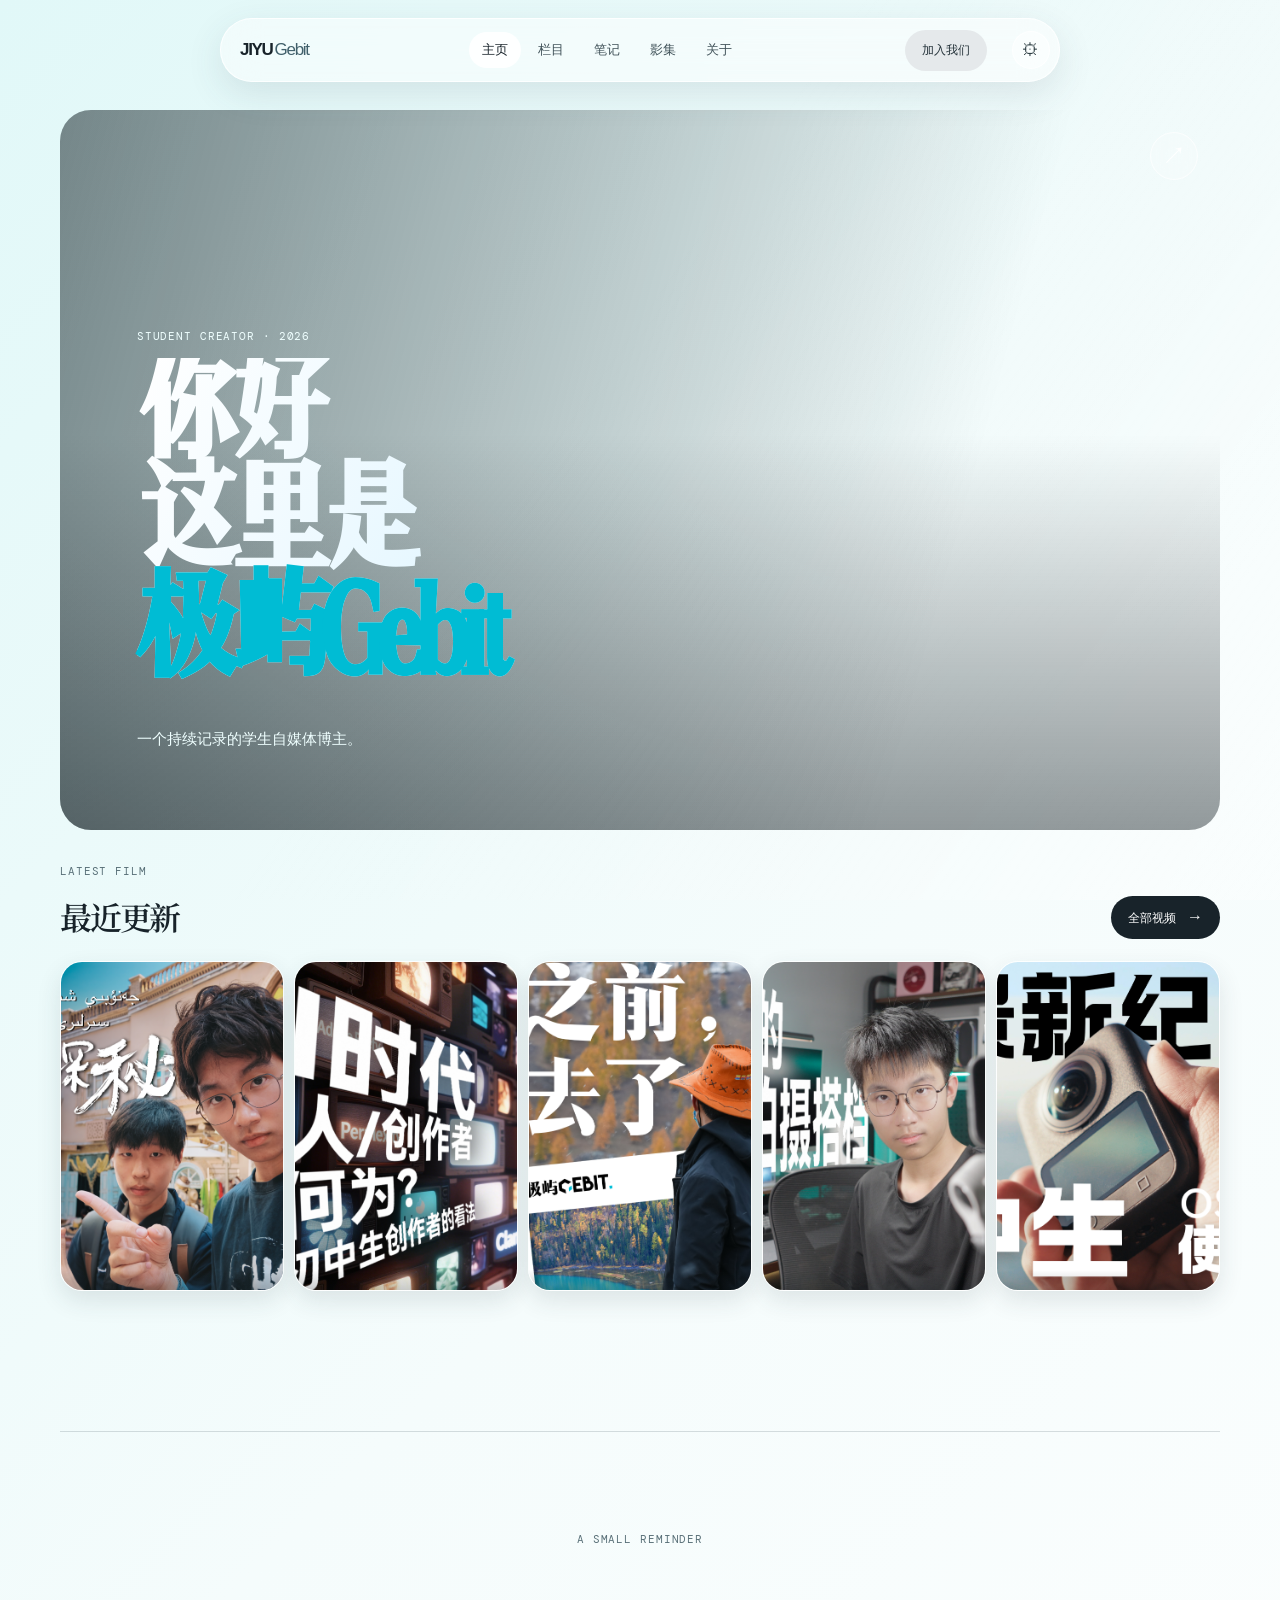
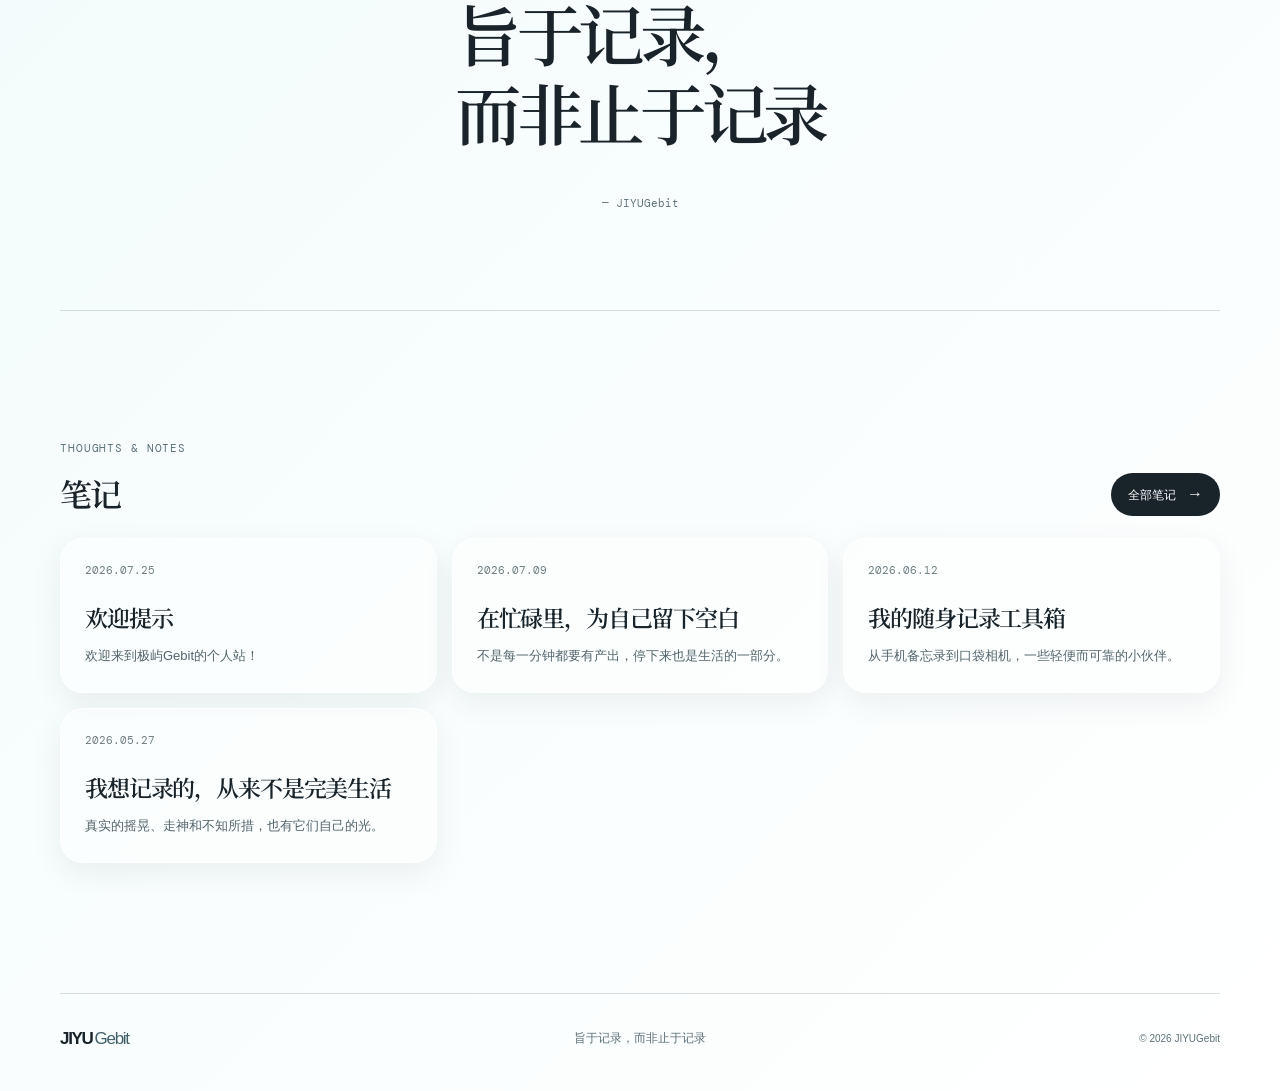
==== index.html @ cc9c372c "yes" ====
<!doctype html><html lang="zh-CN"><head><meta charset="utf-8"><meta name="viewport" content="width=device-width,initial-scale=1"><title>JIYUGebit · 极屿</title><meta name="description" content="极屿 Gebit 的个人学生自媒体主页"><link rel="stylesheet" href="style.css"></head><body><div class="ambient"></div><header class="nav"><a class="logo" href="index.html">JIYU<span>Gebit</span></a><nav><a class="active" href="index.html">主页</a><a href="videos.html">栏目</a><a href="notes.html">笔记</a><a href="about.html">关于</a></nav><a class="join" href="mailto:hello@jiyugebit.com">加入我们 ↗</a><button class="menu" aria-label="打开导航">☰</button></header><main><section class="intro wrap intro-film"><video class="intro-film-video" autoplay muted loop playsinline><source src="media/imjiyu.mp4" type="video/mp4"></video><div class="intro-film-shade"></div><div class="intro-content"><p class="eyebrow">STUDENT CREATOR · 2026</p><h1>你好<br>这里是<br><em>极屿Gebit</em></h1><p class="intro-text">Hi!这里是极屿Gebit，一个无限进步的高中生。</p></div></section><section class="watch wrap"><div class="section-title"><div><p class="eyebrow">LATEST FILM</p><h2>最近更新</h2></div><a class="pill" href="videos.html">全部视频 <b>↗</b></a></div><div class="main-video glass"><video controls poster="media/cover-01.svg"><source src="media/imjiyu.mp4" type="video/mp4"></video><span class="video-tag">PLAYING NOW</span></div><div id="video-deck" class="video-deck" aria-label="视频卡片"></div></section><section class="quote wrap"><p class="eyebrow">A SMALL REMINDER</p><h2>旨于记录，<br>而非止于记录</h2><span>— JIYUGebit</span></section><section class="journal wrap"><div class="section-title"><div><p class="eyebrow">THOUGHTS & NOTES</p><h2>笔记</h2></div><a class="pill" href="notes.html">全部笔记 <b>↗</b></a></div><div id="note-list" class="notes-grid"></div></section></main><footer class="wrap"><a class="logo" href="#top">JIYU<span>Gebit</span></a><p>旨于记录，而非止于记录</p><small>© 2026 JIYUGebit</small></footer><dialog id="video-modal"><button class="close" aria-label="关闭">×</button><img id="modal-cover" alt="视频封面"><div class="modal-info"><p id="modal-date" class="eyebrow"></p><h2 id="modal-title"></h2><p id="modal-desc"></p><div class="platforms"><a id="link-bili" target="_blank">哔哩哔哩</a><a id="link-douyin" target="_blank">抖音</a><a id="link-xhs" target="_blank">小红书</a></div></div></dialog><script src="app.js?v=20260725-restore"></script></body></html>
---- style.css ----
@import url('https://fonts.googleapis.com/css2?family=DM+Mono&family=Noto+Serif+SC:wght@500;600;700&family=Plus+Jakarta+Sans:wght@400;500;600;700&display=swap');:root{--ink:#18232a;--paper:#e8edf0;--glass:rgba(255,255,255,.43);--line:rgba(28,51,61,.16);--blue:#1d62db;--lime:#d7fa75}*{box-sizing:border-box}html{scroll-behavior:smooth}body{margin:0;background:radial-gradient(circle at 8% 5%,#c9edf1 0,transparent 28%),radial-gradient(circle at 97% 18%,#e8d8fd 0,transparent 24%),var(--paper);color:var(--ink);font-family:'Plus Jakarta Sans','Noto Sans SC',sans-serif}.ambient{position:fixed;inset:0;z-index:-1;background:linear-gradient(125deg,transparent 45%,rgba(255,255,255,.38));pointer-events:none}.wrap{width:min(1160px,calc(100% - 52px));margin:auto}.nav{position:sticky;top:18px;z-index:10;width:min(840px,calc(100% - 38px));height:64px;margin:18px auto 0;padding:0 9px 0 19px;display:flex;align-items:center;gap:25px;border:1px solid rgba(255,255,255,.8);border-radius:999px;background:rgba(255,255,255,.48);box-shadow:0 12px 36px rgba(55,70,89,.12);backdrop-filter:blur(18px);transition:width .35s,transform .35s}.logo{font-weight:700;color:var(--ink);text-decoration:none;letter-spacing:-1.3px;font-size:17px;white-space:nowrap}.logo span{font-weight:400;color:#41606b;margin-left:2px}.nav nav{display:flex;gap:4px;margin:auto}.nav nav a{padding:9px 13px;border-radius:999px;text-decoration:none;color:#405259;font-size:13px}.nav nav a:hover,.nav nav a.active{background:rgba(255,255,255,.9);color:var(--ink)}.join,.pill{border:0;border-radius:999px;background:var(--ink);color:white;text-decoration:none;padding:12px 17px;font-size:12px;white-space:nowrap}.join{background:var(--blue)}.menu{display:none;border:0;background:none;font-size:18px}.intro{padding:133px 0 80px}.eyebrow{font:11px 'DM Mono',monospace;letter-spacing:.08em;color:#597078;margin:0 0 15px}.intro h1,.page h1{font:600 clamp(58px,9vw,132px)/.95 'Noto Serif SC',serif;letter-spacing:-.08em;margin:0}.intro h1 em{color:var(--blue);font-style:normal}.intro-text{max-width:390px;margin:38px 0 0;font-size:15px;line-height:1.9;color:#405259}.section-title{display:flex;justify-content:space-between;align-items:end;margin-bottom:22px}.section-title h2{font:600 32px 'Noto Serif SC',serif;letter-spacing:-.07em;margin:0}.pill b{font-size:16px;margin-left:8px}.glass{background:var(--glass);border:1px solid rgba(255,255,255,.83);box-shadow:0 16px 40px rgba(45,63,78,.12);backdrop-filter:blur(20px)}.main-video{height:min(60vw,600px);border-radius:29px;overflow:hidden;position:relative}.main-video video{width:100%;height:100%;object-fit:cover;background:#263840}.video-tag{position:absolute;left:22px;top:20px;padding:8px 11px;border-radius:20px;background:rgba(255,255,255,.75);font:10px 'DM Mono';backdrop-filter:blur(8px)}.video-deck{display:flex;gap:10px;margin:18px 0 140px;height:170px}.video-card{position:relative;flex:1;overflow:hidden;border-radius:22px;cursor:pointer;transition:flex .45s cubic-bezier(.2,.8,.2,1),transform .25s;min-width:0;border:1px solid rgba(255,255,255,.8);box-shadow:0 10px 25px rgba(38,59,69,.12)}.video-card:hover,.video-card:focus{flex:2.7;transform:translateY(-4px)}.video-card img{width:100%;height:100%;object-fit:cover}.card-detail{position:absolute;inset:auto 0 0;padding:25px 17px 15px;background:linear-gradient(transparent,rgba(9,19,24,.8));color:#fff;transform:translateY(56px);transition:transform .35s}.video-card:hover .card-detail{transform:none}.card-detail h3{font-size:14px;margin:0 0 5px;white-space:nowrap}.card-detail p{font:10px 'DM Mono';margin:0;color:#e2eeee}.quote{padding:100px 0;border-top:1px solid var(--line);border-bottom:1px solid var(--line);text-align:center}.quote h2{font:600 clamp(35px,5.2vw,72px)/1.18 'Noto Serif SC',serif;letter-spacing:-.08em;margin:32px 0 23px}.quote span{font:11px 'DM Mono';color:#60747d}.journal{padding:130px 0}.notes-grid{display:grid;grid-template-columns:repeat(3,1fr);gap:15px}.note-card{min-height:255px;padding:24px;border:1px solid rgba(255,255,255,.85);border-radius:23px;background:var(--glass);box-shadow:0 10px 30px rgba(45,63,78,.08);text-decoration:none;color:var(--ink);display:flex;flex-direction:column;transition:transform .2s}.note-card:hover{transform:translateY(-6px)}.note-card time{font:11px 'DM Mono';color:#6d7d80}.note-card h3{font:600 23px/1.35 'Noto Serif SC';letter-spacing:-.05em;margin:25px 0 12px}.note-card p{font-size:13px;line-height:1.75;color:#52646a;margin:0}.note-card b{font:12px 'DM Mono';margin-top:auto;color:var(--blue)}footer{border-top:1px solid var(--line);padding:35px 0 42px;display:grid;grid-template-columns:1fr 1fr 1fr;align-items:center;font-size:12px;color:#5c7077}footer p{text-align:center;margin:0}footer small{text-align:right}.page{padding:115px 0 130px}.page h1{font-size:clamp(54px,8vw,108px)}.page-lead{font-size:16px;color:#5b6c73;margin:26px 0 65px}.all-videos{display:grid;grid-template-columns:repeat(2,1fr);gap:20px}.all-videos .video-card{height:310px}.all-videos .video-card .card-detail{transform:none}.all-videos .video-card:hover{flex:initial}.about-page{min-height:75vh}.about-copy{max-width:790px;border-radius:28px;padding:45px;margin-top:55px;font:500 25px/1.8 'Noto Serif SC';letter-spacing:-.04em}.about-copy p{margin:0 0 26px}.about-links{display:flex;gap:10px;flex-wrap:wrap;margin-top:33px}.about-links a,.platforms a{border:1px solid var(--line);border-radius:99px;padding:10px 14px;text-decoration:none;color:var(--ink);font:12px 'DM Mono';background:rgba(255,255,255,.5)}dialog{width:min(720px,calc(100% - 30px));padding:0;border:0;border-radius:28px;background:white;box-shadow:0 30px 90px rgba(15,27,36,.35);overflow:hidden}dialog::backdrop{background:rgba(25,42,52,.25);backdrop-filter:blur(14px)}dialog img{width:100%;height:360px;display:block;object-fit:cover}.modal-info{padding:23px 31px 31px}.modal-info h2{font:600 29px/1.3 'Noto Serif SC';letter-spacing:-.06em;margin:7px 0}.modal-info>p:not(.eyebrow){font-size:14px;line-height:1.7;color:#53656d}.platforms{display:flex;gap:8px;margin-top:20px}.platforms a{background:var(--ink);color:#fff;border:0}.close{position:absolute;right:16px;top:16px;z-index:1;width:35px;height:35px;border-radius:50%;border:0;background:rgba(255,255,255,.88);font-size:25px;line-height:1;cursor:pointer}@media(max-width:700px){.wrap{width:calc(100% - 32px)}.nav{top:8px;width:calc(100% - 24px);margin-top:8px;height:58px;padding-left:15px;gap:12px}.nav nav{display:none}.menu{display:block;margin-left:auto}.join{font-size:11px;padding:10px 12px}.intro{padding:100px 0 64px}.video-deck{height:135px;margin-bottom:80px}.video-card{border-radius:17px}.video-card:hover{flex:2.2}.quote{padding:75px 0}.journal{padding:85px 0}.notes-grid,.all-videos{grid-template-columns:1fr}.all-videos .video-card{height:240px}.section-title h2{font-size:27px}.about-copy{padding:25px;font-size:18px;margin-top:35px}footer{grid-template-columns:1fr;gap:15px}footer p,footer small{text-align:left}dialog img{height:230px}.modal-info{padding:20px}.platforms{flex-wrap:wrap}}
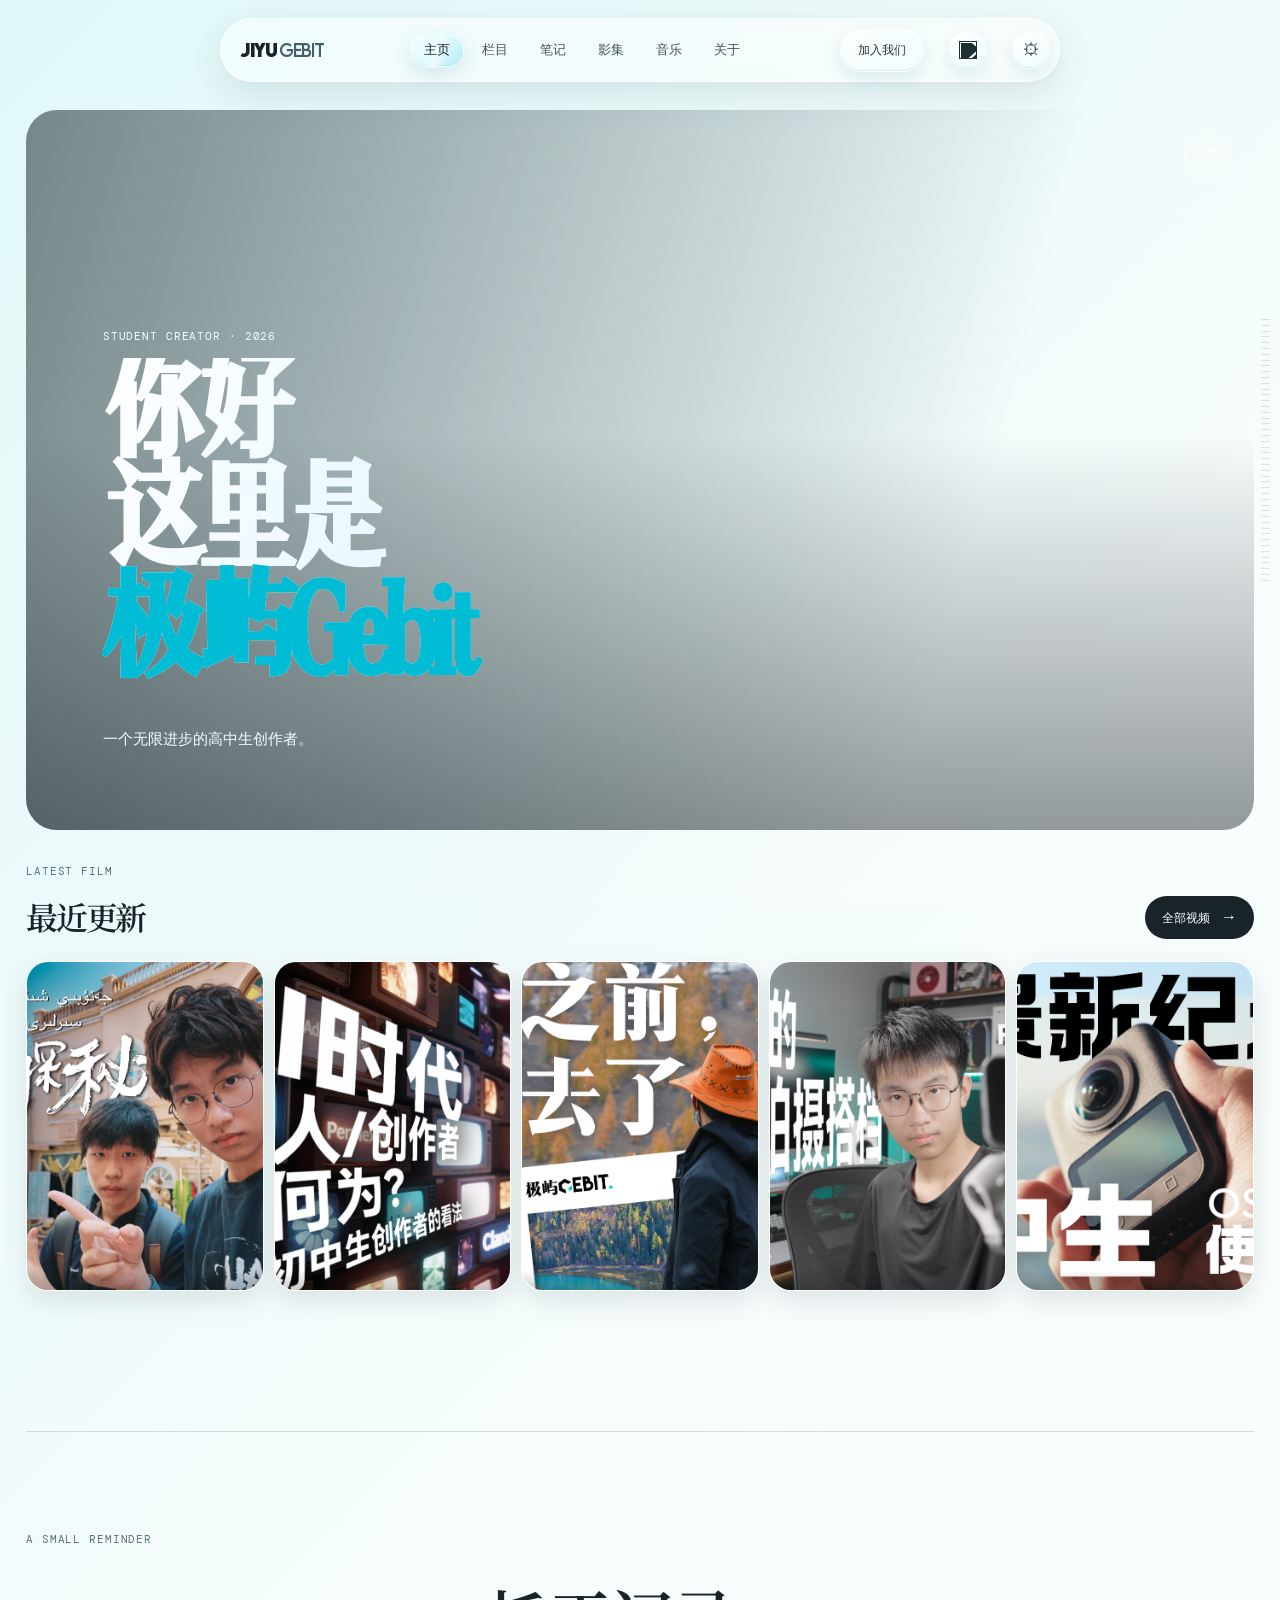
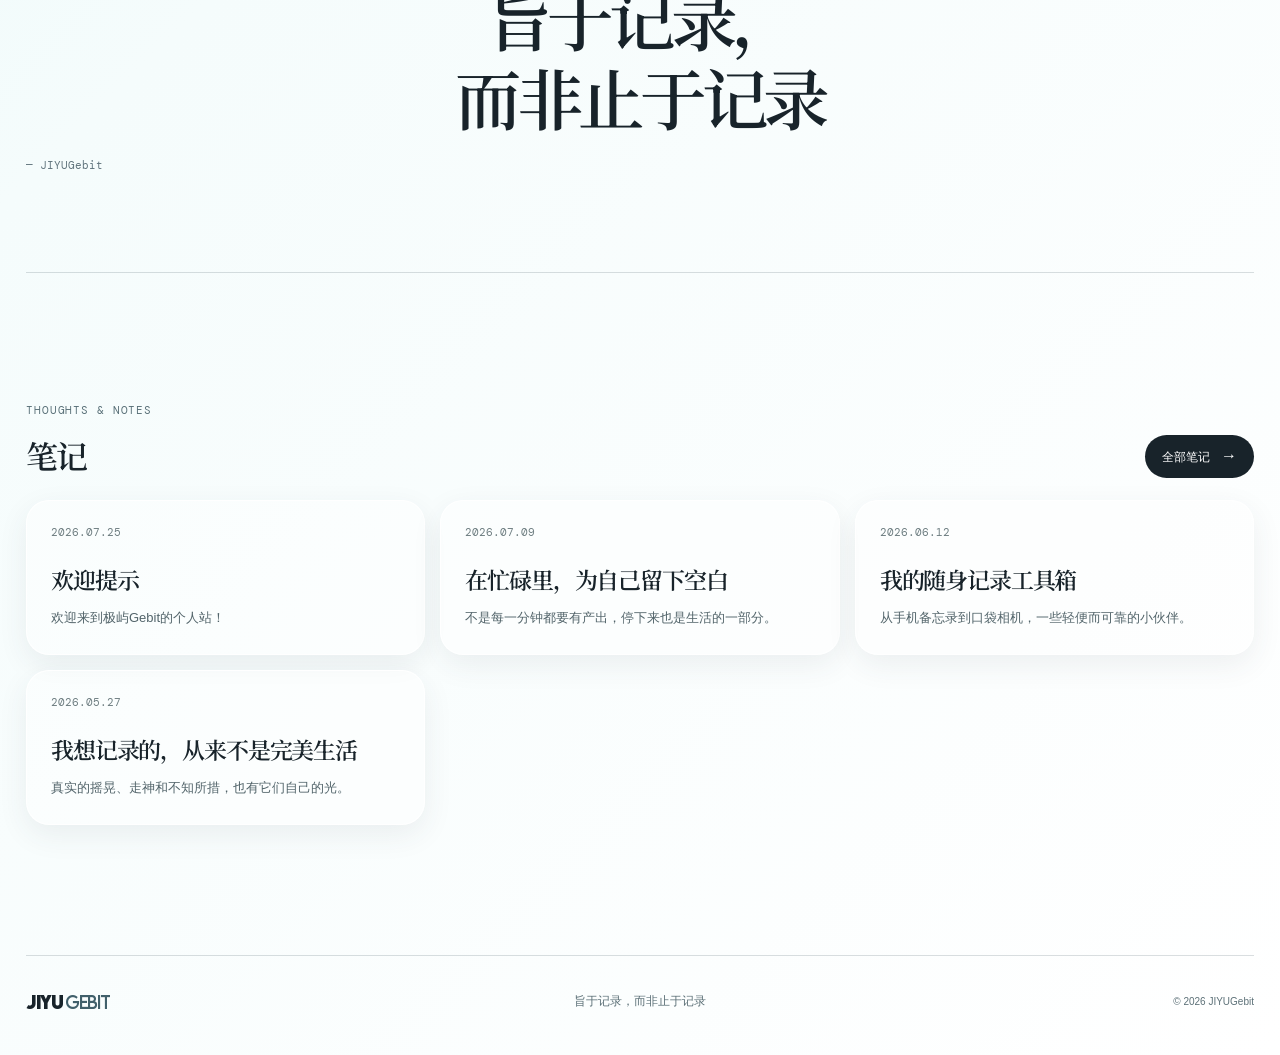
==== commit e719a3ec: "4.1" ====
--- a/index.html
+++ b/index.html
@@ -1 +1 @@
-<!doctype html><html lang="zh-CN"><head><meta charset="utf-8"><meta name="viewport" content="width=device-width,initial-scale=1"><title>JIYUGebit · 极屿</title><meta name="description" content="极屿 Gebit 的个人学生自媒体主页"><link rel="stylesheet" href="style.css"></head><body><div class="ambient"></div><header class="nav"><a class="logo" href="index.html">JIYU<span>Gebit</span></a><nav><a class="active" href="index.html">主页</a><a href="videos.html">栏目</a><a href="notes.html">笔记</a><a href="about.html">关于</a></nav><a class="join" href="mailto:hello@jiyugebit.com">加入我们 ↗</a><button class="menu" aria-label="打开导航">☰</button></header><main><section class="intro wrap intro-film"><video class="intro-film-video" autoplay muted loop playsinline><source src="media/imjiyu.mp4" type="video/mp4"></video><div class="intro-film-shade"></div><div class="intro-content"><p class="eyebrow">STUDENT CREATOR · 2026</p><h1>你好<br>这里是<br><em>极屿Gebit</em></h1><p class="intro-text">Hi!这里是极屿Gebit，一个无限进步的高中生。</p></div></section><section class="watch wrap"><div class="section-title"><div><p class="eyebrow">LATEST FILM</p><h2>最近更新</h2></div><a class="pill" href="videos.html">全部视频 <b>↗</b></a></div><div class="main-video glass"><video controls poster="media/cover-01.svg"><source src="media/imjiyu.mp4" type="video/mp4"></video><span class="video-tag">PLAYING NOW</span></div><div id="video-deck" class="video-deck" aria-label="视频卡片"></div></section><section class="quote wrap"><p class="eyebrow">A SMALL REMINDER</p><h2>旨于记录，<br>而非止于记录</h2><span>— JIYUGebit</span></section><section class="journal wrap"><div class="section-title"><div><p class="eyebrow">THOUGHTS & NOTES</p><h2>笔记</h2></div><a class="pill" href="notes.html">全部笔记 <b>↗</b></a></div><div id="note-list" class="notes-grid"></div></section></main><footer class="wrap"><a class="logo" href="#top">JIYU<span>Gebit</span></a><p>旨于记录，而非止于记录</p><small>© 2026 JIYUGebit</small></footer><dialog id="video-modal"><button class="close" aria-label="关闭">×</button><img id="modal-cover" alt="视频封面"><div class="modal-info"><p id="modal-date" class="eyebrow"></p><h2 id="modal-title"></h2><p id="modal-desc"></p><div class="platforms"><a id="link-bili" target="_blank">哔哩哔哩</a><a id="link-douyin" target="_blank">抖音</a><a id="link-xhs" target="_blank">小红书</a></div></div></dialog><script src="app.js?v=20260725-restore"></script></body></html>
+<!doctype html><html lang="zh-CN"><head><meta charset="utf-8"><meta name="viewport" content="width=device-width,initial-scale=1"><title>JIYUGebit · 极屿</title><meta name="description" content="极屿 Gebit 的个人学生自媒体主页"><link rel="stylesheet" href="style.css"></head><body><div class="ambient"></div><header class="nav"><a class="logo" href="index.html">JIYU<span>Gebit</span></a><nav><a class="active" href="index.html">主页</a><a href="videos.html">栏目</a><a href="notes.html">笔记</a><a href="about.html">关于</a></nav><a class="join" href="mailto:hello@jiyugebit.com">加入我们 ↗</a><button class="menu" aria-label="打开导航">☰</button></header><main><section class="intro wrap intro-film"><video class="intro-film-video" autoplay muted loop playsinline><source src="media/imjiyu.mp4" type="video/mp4"></video><div class="intro-film-shade"></div><div class="intro-content"><p class="eyebrow">STUDENT CREATOR · 2026</p><h1>你好<br>这里是<br><em>极屿Gebit</em></h1><p class="intro-text">Hi!这里是极屿Gebit，一个无限进步的高中生。</p></div></section><section class="watch wrap"><div class="section-title"><div><p class="eyebrow">LATEST FILM</p><h2>最近更新</h2></div><a class="pill" href="videos.html">全部视频 <b>↗</b></a></div><div class="main-video glass"><video controls poster="media/cover-01.svg"><source src="media/imjiyu.mp4" type="video/mp4"></video><span class="video-tag">PLAYING NOW</span></div><div id="video-deck" class="video-deck" aria-label="视频卡片"></div></section><section class="quote wrap"><p class="eyebrow">A SMALL REMINDER</p><h2>旨于记录，<br>而非止于记录</h2><span>— JIYUGebit</span></section><section class="journal wrap"><div class="section-title"><div><p class="eyebrow">THOUGHTS & NOTES</p><h2>笔记</h2></div><a class="pill" href="notes.html">全部笔记 <b>↗</b></a></div><div id="note-list" class="notes-grid"></div></section></main><footer class="wrap"><a class="logo" href="#top">JIYU<span>Gebit</span></a><p>旨于记录，而非止于记录</p><small>© 2026 JIYUGebit</small></footer><dialog id="video-modal"><button class="close" aria-label="关闭">×</button><img id="modal-cover" alt="视频封面"><div class="modal-info"><p id="modal-date" class="eyebrow"></p><h2 id="modal-title"></h2><p id="modal-desc"></p><div class="platforms"><a id="link-bili" target="_blank">哔哩哔哩</a><a id="link-douyin" target="_blank">抖音</a><a id="link-xhs" target="_blank">小红书</a></div></div></dialog><script src="app.js?v=20260727-recovery11"></script></body></html>
--- a/style.css
+++ b/style.css
@@ -1 +1 @@
-@import url('https://fonts.googleapis.com/css2?family=DM+Mono&family=Noto+Serif+SC:wght@500;600;700&family=Plus+Jakarta+Sans:wght@400;500;600;700&display=swap');:root{--ink:#18232a;--paper:#e8edf0;--glass:rgba(255,255,255,.43);--line:rgba(28,51,61,.16);--blue:#1d62db;--lime:#d7fa75}*{box-sizing:border-box}html{scroll-behavior:smooth}body{margin:0;background:radial-gradient(circle at 8% 5%,#c9edf1 0,transparent 28%),radial-gradient(circle at 97% 18%,#e8d8fd 0,transparent 24%),var(--paper);color:var(--ink);font-family:'Plus Jakarta Sans','Noto Sans SC',sans-serif}.ambient{position:fixed;inset:0;z-index:-1;background:linear-gradient(125deg,transparent 45%,rgba(255,255,255,.38));pointer-events:none}.wrap{width:min(1160px,calc(100% - 52px));margin:auto}.nav{position:sticky;top:18px;z-index:10;width:min(840px,calc(100% - 38px));height:64px;margin:18px auto 0;padding:0 9px 0 19px;display:flex;align-items:center;gap:25px;border:1px solid rgba(255,255,255,.8);border-radius:999px;background:rgba(255,255,255,.48);box-shadow:0 12px 36px rgba(55,70,89,.12);backdrop-filter:blur(18px);transition:width .35s,transform .35s}.logo{font-weight:700;color:var(--ink);text-decoration:none;letter-spacing:-1.3px;font-size:17px;white-space:nowrap}.logo span{font-weight:400;color:#41606b;margin-left:2px}.nav nav{display:flex;gap:4px;margin:auto}.nav nav a{padding:9px 13px;border-radius:999px;text-decoration:none;color:#405259;font-size:13px}.nav nav a:hover,.nav nav a.active{background:rgba(255,255,255,.9);color:var(--ink)}.join,.pill{border:0;border-radius:999px;background:var(--ink);color:white;text-decoration:none;padding:12px 17px;font-size:12px;white-space:nowrap}.join{background:var(--blue)}.menu{display:none;border:0;background:none;font-size:18px}.intro{padding:133px 0 80px}.eyebrow{font:11px 'DM Mono',monospace;letter-spacing:.08em;color:#597078;margin:0 0 15px}.intro h1,.page h1{font:600 clamp(58px,9vw,132px)/.95 'Noto Serif SC',serif;letter-spacing:-.08em;margin:0}.intro h1 em{color:var(--blue);font-style:normal}.intro-text{max-width:390px;margin:38px 0 0;font-size:15px;line-height:1.9;color:#405259}.section-title{display:flex;justify-content:space-between;align-items:end;margin-bottom:22px}.section-title h2{font:600 32px 'Noto Serif SC',serif;letter-spacing:-.07em;margin:0}.pill b{font-size:16px;margin-left:8px}.glass{background:var(--glass);border:1px solid rgba(255,255,255,.83);box-shadow:0 16px 40px rgba(45,63,78,.12);backdrop-filter:blur(20px)}.main-video{height:min(60vw,600px);border-radius:29px;overflow:hidden;position:relative}.main-video video{width:100%;height:100%;object-fit:cover;background:#263840}.video-tag{position:absolute;left:22px;top:20px;padding:8px 11px;border-radius:20px;background:rgba(255,255,255,.75);font:10px 'DM Mono';backdrop-filter:blur(8px)}.video-deck{display:flex;gap:10px;margin:18px 0 140px;height:170px}.video-card{position:relative;flex:1;overflow:hidden;border-radius:22px;cursor:pointer;transition:flex .45s cubic-bezier(.2,.8,.2,1),transform .25s;min-width:0;border:1px solid rgba(255,255,255,.8);box-shadow:0 10px 25px rgba(38,59,69,.12)}.video-card:hover,.video-card:focus{flex:2.7;transform:translateY(-4px)}.video-card img{width:100%;height:100%;object-fit:cover}.card-detail{position:absolute;inset:auto 0 0;padding:25px 17px 15px;background:linear-gradient(transparent,rgba(9,19,24,.8));color:#fff;transform:translateY(56px);transition:transform .35s}.video-card:hover .card-detail{transform:none}.card-detail h3{font-size:14px;margin:0 0 5px;white-space:nowrap}.card-detail p{font:10px 'DM Mono';margin:0;color:#e2eeee}.quote{padding:100px 0;border-top:1px solid var(--line);border-bottom:1px solid var(--line);text-align:center}.quote h2{font:600 clamp(35px,5.2vw,72px)/1.18 'Noto Serif SC',serif;letter-spacing:-.08em;margin:32px 0 23px}.quote span{font:11px 'DM Mono';color:#60747d}.journal{padding:130px 0}.notes-grid{display:grid;grid-template-columns:repeat(3,1fr);gap:15px}.note-card{min-height:255px;padding:24px;border:1px solid rgba(255,255,255,.85);border-radius:23px;background:var(--glass);box-shadow:0 10px 30px rgba(45,63,78,.08);text-decoration:none;color:var(--ink);display:flex;flex-direction:column;transition:transform .2s}.note-card:hover{transform:translateY(-6px)}.note-card time{font:11px 'DM Mono';color:#6d7d80}.note-card h3{font:600 23px/1.35 'Noto Serif SC';letter-spacing:-.05em;margin:25px 0 12px}.note-card p{font-size:13px;line-height:1.75;color:#52646a;margin:0}.note-card b{font:12px 'DM Mono';margin-top:auto;color:var(--blue)}footer{border-top:1px solid var(--line);padding:35px 0 42px;display:grid;grid-template-columns:1fr 1fr 1fr;align-items:center;font-size:12px;color:#5c7077}footer p{text-align:center;margin:0}footer small{text-align:right}.page{padding:115px 0 130px}.page h1{font-size:clamp(54px,8vw,108px)}.page-lead{font-size:16px;color:#5b6c73;margin:26px 0 65px}.all-videos{display:grid;grid-template-columns:repeat(2,1fr);gap:20px}.all-videos .video-card{height:310px}.all-videos .video-card .card-detail{transform:none}.all-videos .video-card:hover{flex:initial}.about-page{min-height:75vh}.about-copy{max-width:790px;border-radius:28px;padding:45px;margin-top:55px;font:500 25px/1.8 'Noto Serif SC';letter-spacing:-.04em}.about-copy p{margin:0 0 26px}.about-links{display:flex;gap:10px;flex-wrap:wrap;margin-top:33px}.about-links a,.platforms a{border:1px solid var(--line);border-radius:99px;padding:10px 14px;text-decoration:none;color:var(--ink);font:12px 'DM Mono';background:rgba(255,255,255,.5)}dialog{width:min(720px,calc(100% - 30px));padding:0;border:0;border-radius:28px;background:white;box-shadow:0 30px 90px rgba(15,27,36,.35);overflow:hidden}dialog::backdrop{background:rgba(25,42,52,.25);backdrop-filter:blur(14px)}dialog img{width:100%;height:360px;display:block;object-fit:cover}.modal-info{padding:23px 31px 31px}.modal-info h2{font:600 29px/1.3 'Noto Serif SC';letter-spacing:-.06em;margin:7px 0}.modal-info>p:not(.eyebrow){font-size:14px;line-height:1.7;color:#53656d}.platforms{display:flex;gap:8px;margin-top:20px}.platforms a{background:var(--ink);color:#fff;border:0}.close{position:absolute;right:16px;top:16px;z-index:1;width:35px;height:35px;border-radius:50%;border:0;background:rgba(255,255,255,.88);font-size:25px;line-height:1;cursor:pointer}@media(max-width:700px){.wrap{width:calc(100% - 32px)}.nav{top:8px;width:calc(100% - 24px);margin-top:8px;height:58px;padding-left:15px;gap:12px}.nav nav{display:none}.menu{display:block;margin-left:auto}.join{font-size:11px;padding:10px 12px}.intro{padding:100px 0 64px}.video-deck{height:135px;margin-bottom:80px}.video-card{border-radius:17px}.video-card:hover{flex:2.2}.quote{padding:75px 0}.journal{padding:85px 0}.notes-grid,.all-videos{grid-template-columns:1fr}.all-videos .video-card{height:240px}.section-title h2{font-size:27px}.about-copy{padding:25px;font-size:18px;margin-top:35px}footer{grid-template-columns:1fr;gap:15px}footer p,footer small{text-align:left}dialog img{height:230px}.modal-info{padding:20px}.platforms{flex-wrap:wrap}}
+﻿@import url('https://fonts.googleapis.com/css2?family=DM+Mono&family=Noto+Serif+SC:wght@500;600;700&family=Plus+Jakarta+Sans:wght@400;500;600;700&display=swap');:root{--ink:#18232a;--paper:#e8edf0;--glass:rgba(255,255,255,.43);--line:rgba(28,51,61,.16);--blue:#1d62db;--lime:#d7fa75}*{box-sizing:border-box}html{scroll-behavior:smooth}body{margin:0;background:radial-gradient(circle at 8% 5%,#c9edf1 0,transparent 28%),radial-gradient(circle at 97% 18%,#e8d8fd 0,transparent 24%),var(--paper);color:var(--ink);font-family:'Plus Jakarta Sans','Noto Sans SC',sans-serif}.ambient{position:fixed;inset:0;z-index:-1;background:linear-gradient(125deg,transparent 45%,rgba(255,255,255,.38));pointer-events:none}.wrap{width:min(1160px,calc(100% - 52px));margin:auto}.nav{position:sticky;top:18px;z-index:10;width:min(840px,calc(100% - 38px));height:64px;margin:18px auto 0;padding:0 9px 0 19px;display:flex;align-items:center;gap:25px;border:1px solid rgba(255,255,255,.8);border-radius:999px;background:rgba(255,255,255,.48);box-shadow:0 12px 36px rgba(55,70,89,.12);backdrop-filter:blur(18px);transition:width .35s,transform .35s}.logo{font-weight:700;color:var(--ink);text-decoration:none;letter-spacing:-1.3px;font-size:17px;white-space:nowrap}.logo span{font-weight:400;color:#41606b;margin-left:2px}.nav nav{display:flex;gap:4px;margin:auto}.nav nav a{padding:9px 13px;border-radius:999px;text-decoration:none;color:#405259;font-size:13px}.nav nav a:hover,.nav nav a.active{background:rgba(255,255,255,.9);color:var(--ink)}.join,.pill{border:0;border-radius:999px;background:var(--ink);color:white;text-decoration:none;padding:12px 17px;font-size:12px;white-space:nowrap}.join{background:var(--blue)}.menu{display:none;border:0;background:none;font-size:18px}.intro{padding:133px 0 80px}.eyebrow{font:11px 'DM Mono',monospace;letter-spacing:.08em;color:#597078;margin:0 0 15px}.intro h1,.page h1{font:600 clamp(58px,9vw,132px)/.95 'Noto Serif SC',serif;letter-spacing:-.08em;margin:0}.intro h1 em{color:var(--blue);font-style:normal}.intro-text{max-width:390px;margin:38px 0 0;font-size:15px;line-height:1.9;color:#405259}.section-title{display:flex;justify-content:space-between;align-items:end;margin-bottom:22px}.section-title h2{font:600 32px 'Noto Serif SC',serif;letter-spacing:-.07em;margin:0}.pill b{font-size:16px;margin-left:8px}.glass{background:var(--glass);border:1px solid rgba(255,255,255,.83);box-shadow:0 16px 40px rgba(45,63,78,.12);backdrop-filter:blur(20px)}.main-video{height:min(60vw,600px);border-radius:29px;overflow:hidden;position:relative}.main-video video{width:100%;height:100%;object-fit:cover;background:#263840}.video-tag{position:absolute;left:22px;top:20px;padding:8px 11px;border-radius:20px;background:rgba(255,255,255,.75);font:10px 'DM Mono';backdrop-filter:blur(8px)}.video-deck{display:flex;gap:10px;margin:18px 0 140px;height:170px}.video-card{position:relative;flex:1;overflow:hidden;border-radius:22px;cursor:pointer;transition:flex .45s cubic-bezier(.2,.8,.2,1),transform .25s;min-width:0;border:1px solid rgba(255,255,255,.8);box-shadow:0 10px 25px rgba(38,59,69,.12)}.video-card:hover,.video-card:focus{flex:2.7;transform:translateY(-4px)}.video-card img{width:100%;height:100%;object-fit:cover}.card-detail{position:absolute;inset:auto 0 0;padding:25px 17px 15px;background:linear-gradient(transparent,rgba(9,19,24,.8));color:#fff;transform:translateY(56px);transition:transform .35s}.video-card:hover .card-detail{transform:none}.card-detail h3{font-size:14px;margin:0 0 5px;white-space:nowrap}.card-detail p{font:10px 'DM Mono';margin:0;color:#e2eeee}.quote{padding:100px 0;border-top:1px solid var(--line);border-bottom:1px solid var(--line);text-align:center}.quote h2{font:600 clamp(35px,5.2vw,72px)/1.18 'Noto Serif SC',serif;letter-spacing:-.08em;margin:32px 0 23px}.quote span{font:11px 'DM Mono';color:#60747d}.journal{padding:130px 0}.notes-grid{display:grid;grid-template-columns:repeat(3,1fr);gap:15px}.note-card{min-height:255px;padding:24px;border:1px solid rgba(255,255,255,.85);border-radius:23px;background:var(--glass);box-shadow:0 10px 30px rgba(45,63,78,.08);text-decoration:none;color:var(--ink);display:flex;flex-direction:column;transition:transform .2s}.note-card:hover{transform:translateY(-6px)}.note-card time{font:11px 'DM Mono';color:#6d7d80}.note-card h3{font:600 23px/1.35 'Noto Serif SC';letter-spacing:-.05em;margin:25px 0 12px}.note-card p{font-size:13px;line-height:1.75;color:#52646a;margin:0}.note-card b{font:12px 'DM Mono';margin-top:auto;color:var(--blue)}footer{border-top:1px solid var(--line);padding:35px 0 42px;display:grid;grid-template-columns:1fr 1fr 1fr;align-items:center;font-size:12px;color:#5c7077}footer p{text-align:center;margin:0}footer small{text-align:right}.page{padding:115px 0 130px}.page h1{font-size:clamp(54px,8vw,108px)}.page-lead{font-size:16px;color:#5b6c73;margin:26px 0 65px}.all-videos{display:grid;grid-template-columns:repeat(2,1fr);gap:20px}.all-videos .video-card{height:310px}.all-videos .video-card .card-detail{transform:none}.all-videos .video-card:hover{flex:initial}.about-page{min-height:75vh}.about-copy{max-width:790px;border-radius:28px;padding:45px;margin-top:55px;font:500 25px/1.8 'Noto Serif SC';letter-spacing:-.04em}.about-copy p{margin:0 0 26px}.about-links{display:flex;gap:10px;flex-wrap:wrap;margin-top:33px}.about-links a,.platforms a{border:1px solid var(--line);border-radius:99px;padding:10px 14px;text-decoration:none;color:var(--ink);font:12px 'DM Mono';background:rgba(255,255,255,.5)}dialog{width:min(720px,calc(100% - 30px));padding:0;border:0;border-radius:28px;background:white;box-shadow:0 30px 90px rgba(15,27,36,.35);overflow:hidden}dialog::backdrop{background:rgba(25,42,52,.25);backdrop-filter:blur(14px)}dialog img{width:100%;height:360px;display:block;object-fit:cover}.modal-info{padding:23px 31px 31px}.modal-info h2{font:600 29px/1.3 'Noto Serif SC';letter-spacing:-.06em;margin:7px 0}.modal-info>p:not(.eyebrow){font-size:14px;line-height:1.7;color:#53656d}.platforms{display:flex;gap:8px;margin-top:20px}.platforms a{background:var(--ink);color:#fff;border:0}.close{position:absolute;right:16px;top:16px;z-index:1;width:35px;height:35px;border-radius:50%;border:0;background:rgba(255,255,255,.88);font-size:25px;line-height:1;cursor:pointer}@media(max-width:1024px){.wrap{width:calc(100% - 32px)}.nav{top:8px;width:calc(100% - 24px);margin-top:8px;height:58px;padding-left:15px;gap:12px}.nav nav{display:none}.menu{display:block;margin-left:auto}.join{font-size:11px;padding:10px 12px}.intro{padding:100px 0 64px}.video-deck{height:135px;margin-bottom:80px}.video-card{border-radius:17px}.video-card:hover{flex:2.2}.quote{padding:75px 0}.journal{padding:85px 0}.notes-grid,.all-videos{grid-template-columns:1fr}.all-videos .video-card{height:240px}.section-title h2{font-size:27px}.about-copy{padding:25px;font-size:18px;margin-top:35px}footer{grid-template-columns:1fr;gap:15px}footer p,footer small{text-align:left}dialog img{height:230px}.modal-info{padding:20px}.platforms{flex-wrap:wrap}}
